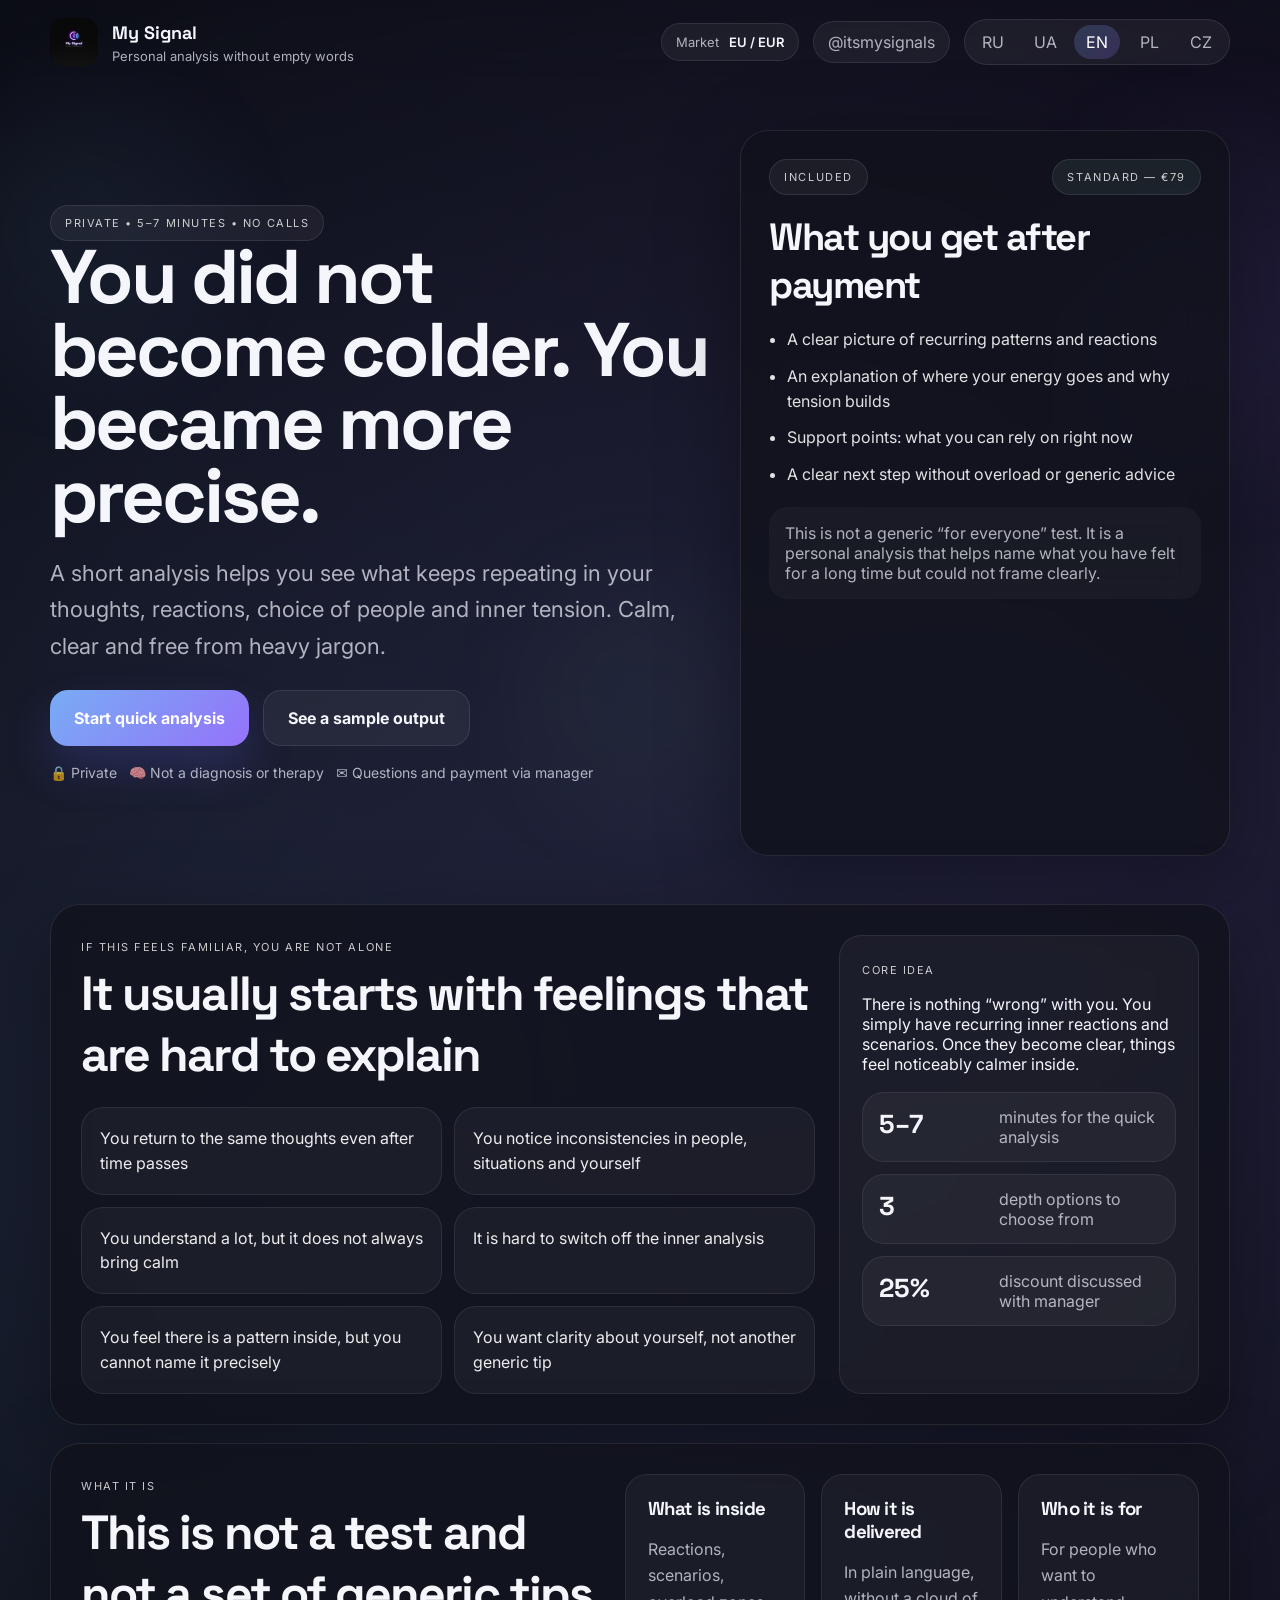
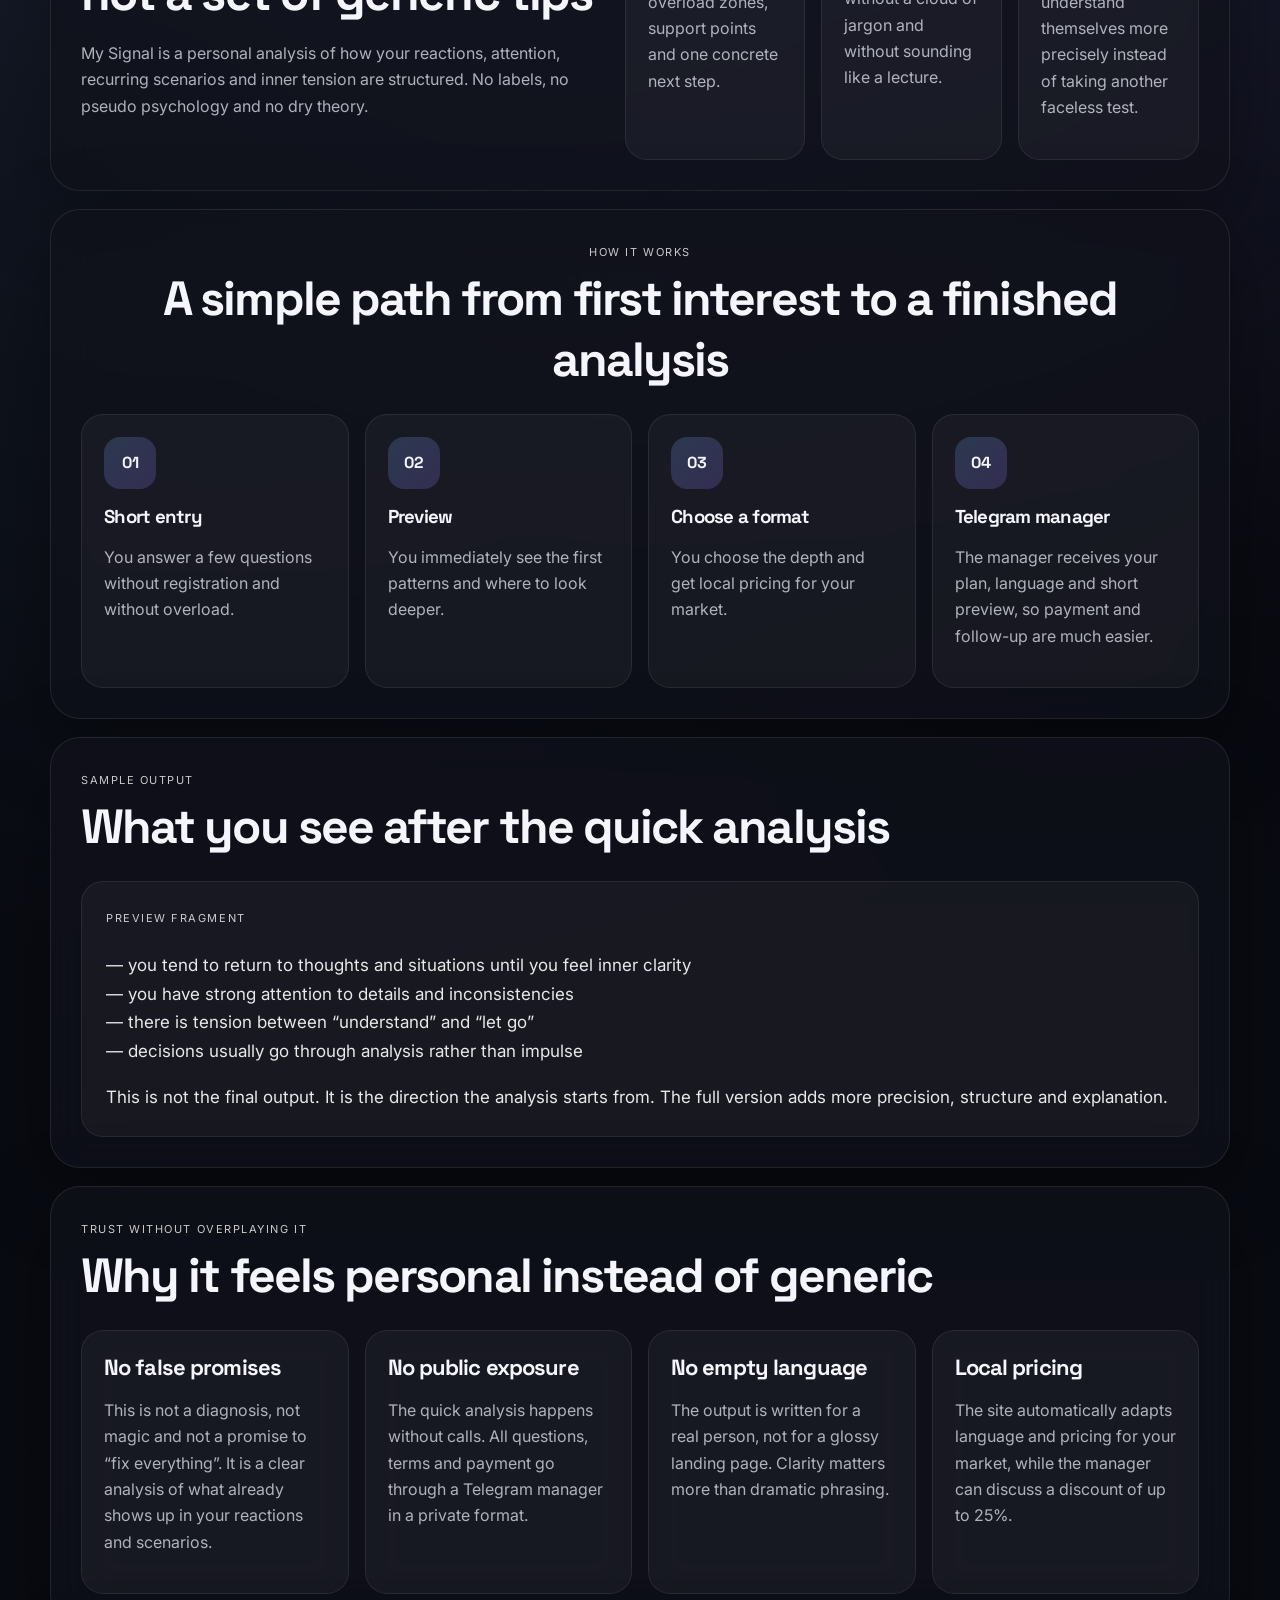
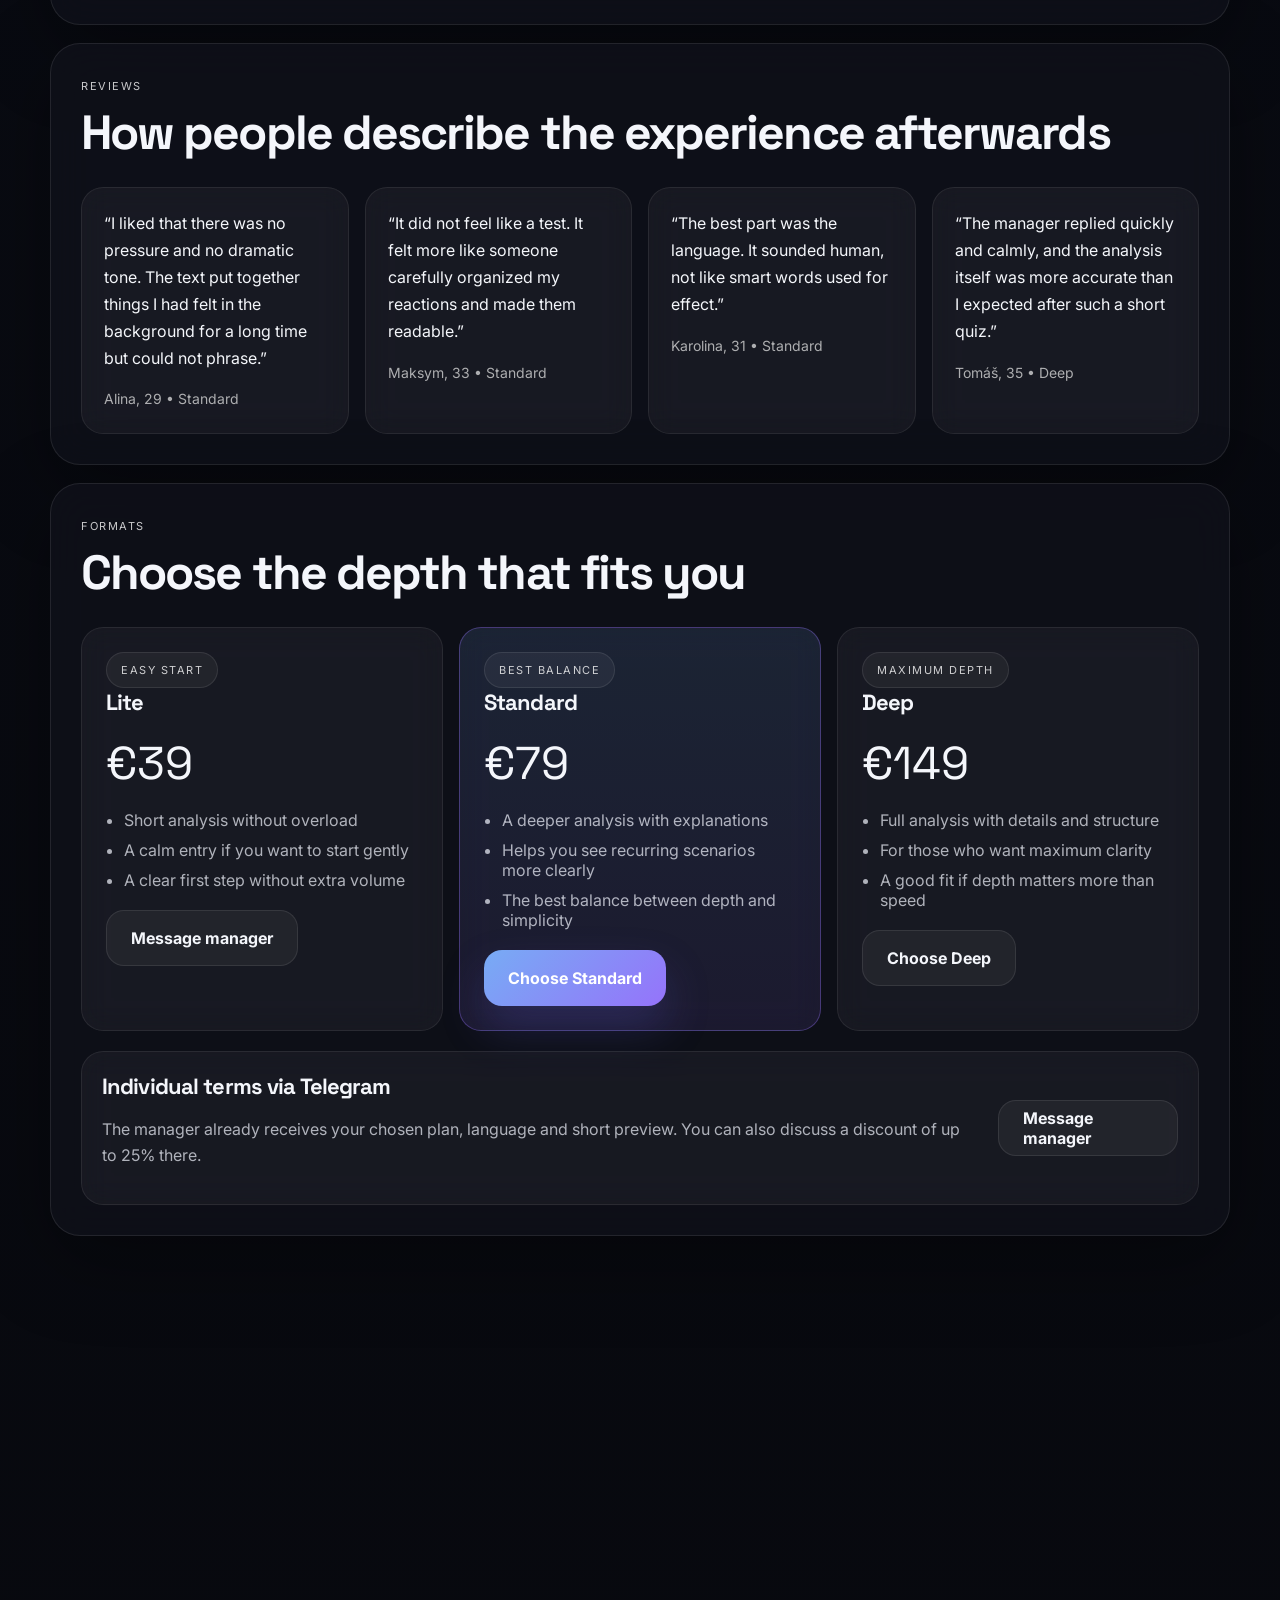
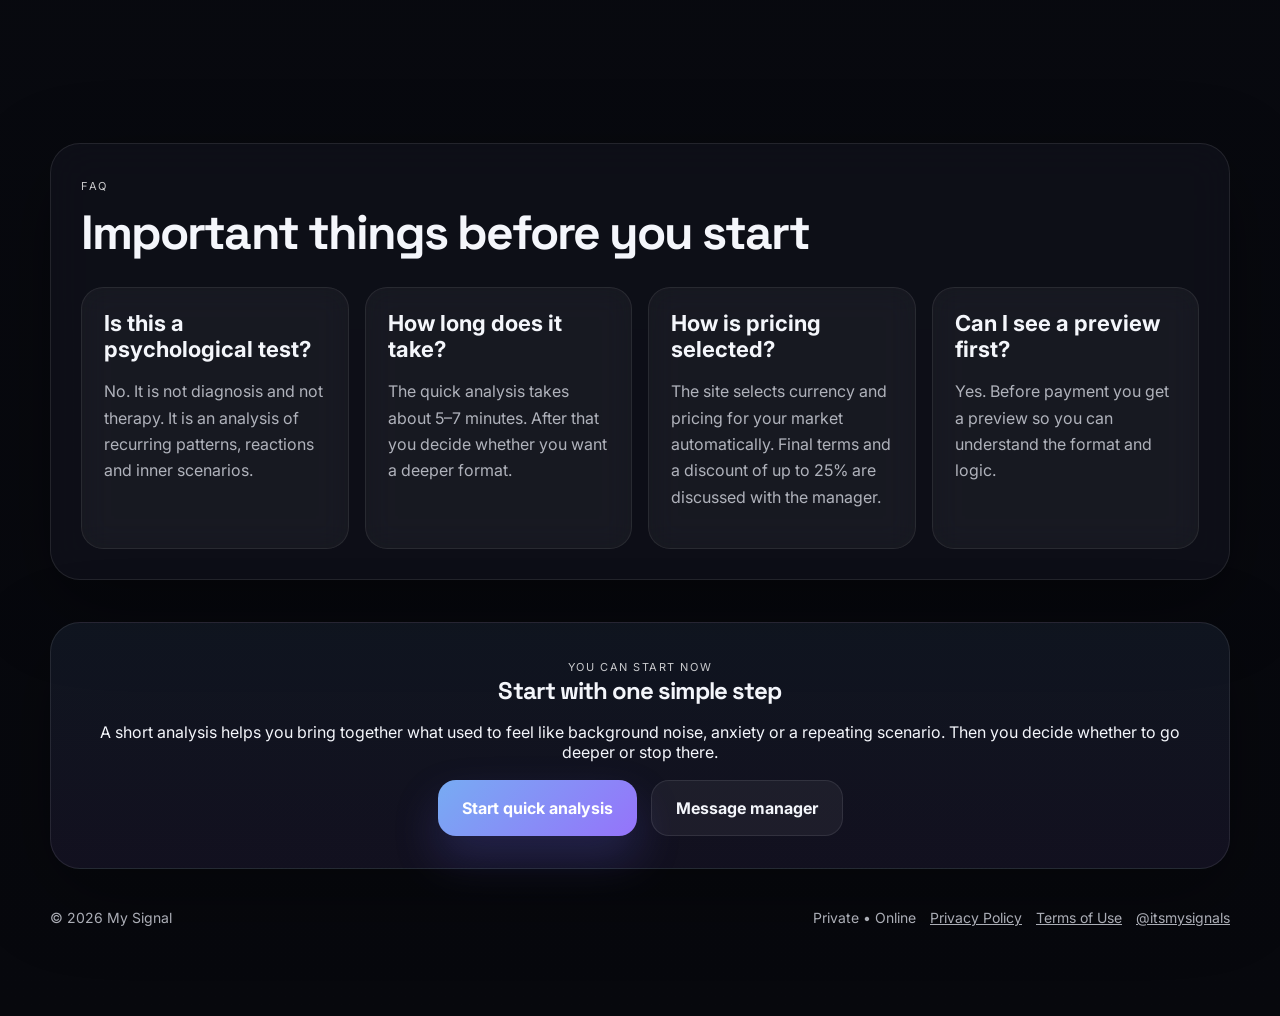
==== index.html @ 1ad230ee "first commit" ====
<!DOCTYPE html>
<html lang="ru">
<head>
  <meta charset="UTF-8" />
  <meta name="viewport" content="width=device-width, initial-scale=1.0" />
  <title>My Signal — персональный разбор паттернов и реакций</title>
  <meta name="description" content="My Signal — персональный разбор повторяющихся реакций, мыслей и сценариев. Спокойно, конфиденциально и без лишней воды." />
  <meta name="theme-color" content="#07080d" />
  <meta name="robots" content="index,follow" />
  <link rel="canonical" href="https://mysignal.vercel.app/" />
  <meta property="og:title" content="My Signal — персональный разбор паттернов и реакций" />
  <meta property="og:description" content="Короткий разбор помогает увидеть повторяющиеся сценарии, внутреннее напряжение и точки опоры — без звонков и сложных терминов." />
  <meta property="og:type" content="website" />
  <meta property="og:url" content="https://mysignal.vercel.app/" />
  <meta property="og:site_name" content="My Signal" />
  <meta property="og:image" content="https://mysignal.vercel.app/assets/images/og-cover.png" />
  <meta property="og:image:width" content="1200" />
  <meta property="og:image:height" content="630" />
  <meta name="twitter:card" content="summary_large_image" />
  <meta name="twitter:title" content="My Signal — персональный разбор паттернов и реакций" />
  <meta name="twitter:description" content="Пойми, что у тебя повторяется и где возникает внутреннее напряжение." />
  <meta name="twitter:image" content="https://mysignal.vercel.app/assets/images/og-cover.png" />
  <link rel="alternate" hreflang="ru" href="https://mysignal.vercel.app/?lang=ru" />
  <link rel="alternate" hreflang="uk" href="https://mysignal.vercel.app/?lang=uk" />
  <link rel="alternate" hreflang="en" href="https://mysignal.vercel.app/?lang=en" />
  <link rel="alternate" hreflang="pl" href="https://mysignal.vercel.app/?lang=pl" />
  <link rel="alternate" hreflang="cs" href="https://mysignal.vercel.app/?lang=cs" />
  <link rel="alternate" hreflang="x-default" href="https://mysignal.vercel.app/" />
  <link rel="preconnect" href="https://fonts.googleapis.com">
  <link rel="preconnect" href="https://fonts.gstatic.com" crossorigin>
  <link href="https://fonts.googleapis.com/css2?family=Inter:wght@400;500;600;700;800&family=Space+Grotesk:wght@500;700&display=swap" rel="stylesheet">
  <link rel="stylesheet" href="/assets/css/styles.css" />
  <link rel="icon" type="image/png" href="/assets/images/favicon.png" />
  <meta name="ms:telegram" content="itsmysignals" />
  <meta name="ms:support-email" content="" />
  <meta name="ms:ga4" content="" />
  <meta name="ms:meta-pixel" content="" />
</head>
<body>
  <div class="orb orb-a"></div>
  <div class="orb orb-b"></div>
  <div class="orb orb-c"></div>

  <div class="loader" id="loader" aria-hidden="true">
    <div class="loader-box">
      <div class="loader-brand">My Signal</div>
      <div class="loader-line" data-i18n="loader.line1">Подбираем язык и формат разбора…</div>
      <div class="loader-line" data-i18n="loader.line2">Готовим короткий вход без перегруза…</div>
      <div class="loader-line" data-i18n="loader.line3">Запускаем интерфейс…</div>
      <div class="loader-progress"></div>
    </div>
  </div>

  <header class="topbar wrap">
    <div class="brand-block">
      <img src="/assets/images/logo-primary.png" alt="My Signal" class="brand-logo" />
      <div>
        <div class="brand-name">My Signal</div>
        <div class="brand-sub" data-i18n="brand.sub">Персональный разбор без лишней воды</div>
      </div>
    </div>
    <div class="topbar-actions">
      <div class="market-pill">
        <span data-i18n="market.label">Рынок</span>
        <strong id="marketDisplay">EU / EUR</strong>
      </div>
      <a class="topbar-tg js-telegram-direct" href="https://t.me/itsmysignals" target="_blank" rel="noopener noreferrer">@itsmysignals</a>
      <div class="lang-switch" aria-label="Language switcher">
        <button class="lang-btn" data-lang="ru">RU</button>
        <button class="lang-btn" data-lang="uk">UA</button>
        <button class="lang-btn" data-lang="en">EN</button>
        <button class="lang-btn" data-lang="pl">PL</button>
        <button class="lang-btn" data-lang="cs">CZ</button>
      </div>
    </div>
  </header>

  <main>
    <section class="hero wrap">
      <div class="hero-copy" data-animate>
        <div class="eyebrow" data-i18n="hero.eyebrow">Конфиденциально • 5–7 минут • без звонков</div>
        <h1 data-i18n="hero.title">Ты не стал холоднее. Ты стал точнее.</h1>
        <p class="hero-sub" data-i18n="hero.sub">Короткий разбор помогает увидеть, что именно у тебя повторяется: в мыслях, реакциях, выборе людей и внутреннем напряжении. Спокойно, понятно и без тяжёлых формулировок.</p>
        <div class="hero-actions">
          <button class="btn btn-primary js-open-quiz" data-i18n="hero.cta" data-analytics-source="hero_quiz">Пройти короткий разбор</button>
          <a class="btn btn-secondary" href="#report-preview" data-i18n="hero.cta2">Посмотреть пример вывода</a>
        </div>
        <div class="hero-trust">
          <span data-i18n="hero.trust1">🔒 Конфиденциально</span>
          <span data-i18n="hero.trust2">🧠 Не диагноз и не терапия</span>
          <span data-i18n="hero.trust3">✉️ Вопросы и оплата через менеджера</span>
        </div>
      </div>
      <div class="hero-card" data-animate>
        <div class="hero-card-top">
          <span class="badge" data-i18n="hero.cardBadge">Что входит</span>
          <span class="badge badge-soft" id="heroPriceBadge">Standard — €79</span>
        </div>
        <h2 data-i18n="hero.cardTitle">Что человек получает после оплаты</h2>
        <ul class="hero-card-list">
          <li data-i18n="hero.card1">Ясную картину повторяющихся сценариев и реакций</li>
          <li data-i18n="hero.card2">Пояснение, где уходит энергия и почему растёт напряжение</li>
          <li data-i18n="hero.card3">Точки опоры: на что можно опираться уже сейчас</li>
          <li data-i18n="hero.card4">Чёткий следующий шаг без перегруза и общих фраз</li>
        </ul>
        <div class="hero-card-note" data-i18n="hero.cardNote">Это не общий тест «для всех», а персональный разбор, который помогает назвать то, что давно чувствуется, но не складывалось в ясную картину.</div>
      </div>
    </section>

    <section class="wrap section-shell recognition" data-animate>
      <div>
        <div class="section-label" data-i18n="recognition.label">Если это знакомо — ты не один</div>
        <h2 class="section-title" data-i18n="recognition.title">Обычно всё начинается с ощущений, которые сложно объяснить</h2>
        <div class="recognition-list">
          <div class="recognition-item" data-i18n="recognition.item1">Ты возвращаешься к одним и тем же мыслям даже спустя время</div>
          <div class="recognition-item" data-i18n="recognition.item2">Замечаешь несостыковки в людях, ситуациях и в себе</div>
          <div class="recognition-item" data-i18n="recognition.item3">Много понимаешь, но это не всегда приносит спокойствие</div>
          <div class="recognition-item" data-i18n="recognition.item4">Иногда сложно выключить внутренний анализ</div>
          <div class="recognition-item" data-i18n="recognition.item5">Чувствуешь, что внутри есть паттерн, но не можешь его точно назвать</div>
          <div class="recognition-item" data-i18n="recognition.item6">Хочется не очередного совета, а ясности по себе</div>
        </div>
      </div>
      <aside class="recognition-side">
        <div class="side-kicker" data-i18n="recognition.sideKicker">Главная мысль</div>
        <p data-i18n="recognition.sideText">С тобой не «что-то не так». У тебя просто есть повторяющиеся внутренние реакции и сценарии. Когда они становятся понятны, внутри становится заметно спокойнее.</p>
        <div class="side-stat-grid">
          <div class="side-stat"><strong>5–7</strong><span data-i18n="recognition.sideStat1">минут на короткий разбор</span></div>
          <div class="side-stat"><strong>3</strong><span data-i18n="recognition.sideStat2">формата глубины на выбор</span></div>
          <div class="side-stat"><strong>25%</strong><span data-i18n="recognition.sideStat3">скидка обсуждается у менеджера</span></div>
        </div>
      </aside>
    </section>

    <section class="wrap section-shell value-grid" data-animate>
      <div>
        <div class="section-label" data-i18n="offer.label">Что это такое</div>
        <h2 class="section-title" data-i18n="offer.title">Это не тест и не набор общих советов</h2>
        <p class="section-sub" data-i18n="offer.sub">My Signal — это персональный разбор того, как у тебя устроены реакции, внимание, повторяющиеся сценарии и внутреннее напряжение. Без ярлыков, без псевдопсихологии и без сухой теории.</p>
      </div>
      <div class="value-cards">
        <article class="value-card">
          <h3 data-i18n="offer.card1Title">Что внутри</h3>
          <p data-i18n="offer.card1Text">Реакции, сценарии, зоны перегруза, точки опоры и конкретный следующий шаг.</p>
        </article>
        <article class="value-card">
          <h3 data-i18n="offer.card2Title">Как это подаётся</h3>
          <p data-i18n="offer.card2Text">Простым языком, без терминологического тумана и без ощущения, что тебе читают лекцию.</p>
        </article>
        <article class="value-card">
          <h3 data-i18n="offer.card3Title">Для кого</h3>
          <p data-i18n="offer.card3Text">Для тех, кто хочет понять себя точнее, а не получить очередной безличный тест.</p>
        </article>
      </div>
    </section>

    <section class="wrap section-shell steps" data-animate>
      <div class="section-head center">
        <div class="section-label" data-i18n="flow.label">Как это работает</div>
        <h2 class="section-title" data-i18n="flow.title">Простой путь от первого интереса до готового разбора</h2>
      </div>
      <div class="steps-grid">
        <article class="step-card">
          <div class="step-number">01</div>
          <h3 data-i18n="flow.card1Title">Короткий вход</h3>
          <p data-i18n="flow.card1Text">Ты отвечаешь на несколько вопросов без регистрации и без перегруза.</p>
        </article>
        <article class="step-card">
          <div class="step-number">02</div>
          <h3 data-i18n="flow.card2Title">Предварительный вывод</h3>
          <p data-i18n="flow.card2Text">Сразу видишь первые паттерны и понимаешь, куда смотреть глубже.</p>
        </article>
        <article class="step-card">
          <div class="step-number">03</div>
          <h3 data-i18n="flow.card3Title">Выбор формата</h3>
          <p data-i18n="flow.card3Text">Выбираешь глубину разбора и получаешь локальную цену под свой рынок.</p>
        </article>
        <article class="step-card">
          <div class="step-number">04</div>
          <h3 data-i18n="flow.card4Title">Менеджер в Telegram</h3>
          <p data-i18n="flow.card4Text">Менеджер получает твой план, язык и краткий вывод — дальше проще оплатить и задать вопросы.</p>
        </article>
      </div>
    </section>

    <section class="wrap section-shell preview-shell" id="report-preview" data-animate>
      <div class="section-head">
        <div>
          <div class="section-label" data-i18n="preview.label">Пример вывода</div>
          <h2 class="section-title" data-i18n="preview.title">Что ты увидишь после короткого разбора</h2>
        </div>
      </div>
      <div class="report-card">
        <div class="report-kicker" data-i18n="preview.kicker">Предварительный фрагмент</div>
        <p data-i18n="preview.text">— ты склонен возвращаться к мыслям и ситуациям, пока не почувствуешь внутреннюю ясность<br>— у тебя сильное внимание к деталям и несостыковкам<br>— внутри есть напряжение между «понять» и «отпустить»<br>— решения чаще проходят через анализ, а не через импульс</p>
        <p class="section-sub" data-i18n="preview.note">Это не окончательный вывод, а направление, с которого начинается разбор. Полная версия даёт больше точности, структуры и пояснений.</p>
      </div>
    </section>

    <section class="wrap section-shell trust-section" data-animate>
      <div class="section-head">
        <div>
          <div class="section-label" data-i18n="trust.label">Доверие без перегиба</div>
          <h2 class="section-title" data-i18n="trust.title">Почему это ощущается как про тебя, а не как общий шаблон</h2>
        </div>
      </div>
      <div class="trust-grid">
        <article class="trust-card">
          <h3 data-i18n="trust.card1Title">Без ложных обещаний</h3>
          <p data-i18n="trust.card1Text">Это не диагноз, не магия и не обещание «исправить всё». Это ясный разбор того, что уже проявляется в твоих реакциях и сценариях.</p>
        </article>
        <article class="trust-card">
          <h3 data-i18n="trust.card2Title">Без публичности</h3>
          <p data-i18n="trust.card2Text">Короткий разбор проходит без звонков. Все вопросы, условия и оплата — через менеджера в Telegram в личном формате.</p>
        </article>
        <article class="trust-card">
          <h3 data-i18n="trust.card3Title">Без пустых формулировок</h3>
          <p data-i18n="trust.card3Text">Текст результата написан для человека, а не для красивой витрины. Важна понятность, а не эффектность ради эффекта.</p>
        </article>
        <article class="trust-card">
          <h3 data-i18n="trust.card4Title">С локальной ценой</h3>
          <p data-i18n="trust.card4Text">Сайт автоматически подбирает язык и цену под рынок, а скидка до 25% обсуждается уже у менеджера.</p>
        </article>
      </div>
    </section>

    <section class="wrap section-shell reviews" data-animate>
      <div class="section-head">
        <div>
          <div class="section-label" data-i18n="reviews.label">Отзывы</div>
          <h2 class="section-title" data-i18n="reviews.title">Как люди описывают опыт после разбора</h2>
        </div>
      </div>
      <div class="reviews-grid">
        <article class="review-card">
          <p data-i18n="reviews.card1Text">«Мне понравилось, что здесь нет давления и лишней драмы. Текст собрал в одно целое то, что я давно чувствовала фоном, но не могла сформулировать.»</p>
          <span data-i18n="reviews.card1Meta">Алина, 29 • Standard</span>
        </article>
        <article class="review-card">
          <p data-i18n="reviews.card2Text">«Ощущение было не как от теста, а как будто кто-то аккуратно разложил мои реакции по полочкам. После этого стало проще принимать решения.»</p>
          <span data-i18n="reviews.card2Meta">Maksym, 33 • Full</span>
        </article>
        <article class="review-card">
          <p data-i18n="reviews.card3Text">«Сильнее всего зашло, что вывод написан нормальным человеческим языком. Не было ощущения “умных слов ради умных слов”.»</p>
          <span data-i18n="reviews.card3Meta">Karolina, 31 • Standard</span>
        </article>
        <article class="review-card">
          <p data-i18n="reviews.card4Text">«Менеджер быстро ответил, всё было спокойно и без навязчивости. Сам разбор оказался точнее, чем я ожидал после короткого квиза.»</p>
          <span data-i18n="reviews.card4Meta">Tomáš, 35 • Deep</span>
        </article>
      </div>
    </section>

    <section class="wrap section-shell pricing" data-animate>
      <div class="section-head">
        <div>
          <div class="section-label" data-i18n="pricing.label">Форматы</div>
          <h2 class="section-title" data-i18n="pricing.title">Выбери глубину, которая тебе подходит</h2>
        </div>
      </div>
      <div class="pricing-grid">
        <article class="pricing-card">
          <div class="plan-badge" data-i18n="pricing.badge1">Базовый вход</div>
          <h3 data-i18n="pricing.card1Title">Lite</h3>
          <div class="price" data-price="lite">€39</div>
          <ul class="plan-list">
            <li data-i18n="pricing.card1Item1">Короткий разбор без перегруза</li>
            <li data-i18n="pricing.card1Item2">Подходит, если хочешь начать спокойно</li>
            <li data-i18n="pricing.card1Item3">Понятный первый шаг без лишнего объёма</li>
          </ul>
          <button class="btn btn-secondary js-checkout" data-plan="lite" data-i18n="pricing.card1Cta">Написать менеджеру</button>
        </article>
        <article class="pricing-card featured">
          <div class="plan-badge" data-i18n="pricing.badge2">Оптимальный формат</div>
          <h3 data-i18n="pricing.card2Title">Standard</h3>
          <div class="price" data-price="standard">€79</div>
          <ul class="plan-list">
            <li data-i18n="pricing.card2Item1">Более глубокий разбор с пояснениями</li>
            <li data-i18n="pricing.card2Item2">Помогает увидеть повторяющиеся сценарии точнее</li>
            <li data-i18n="pricing.card2Item3">Лучший баланс глубины и простоты</li>
          </ul>
          <button class="btn btn-primary js-checkout" data-plan="standard" data-i18n="pricing.card2Cta">Выбрать Standard</button>
        </article>
        <article class="pricing-card">
          <div class="plan-badge" data-i18n="pricing.badge3">Максимальная глубина</div>
          <h3 data-i18n="pricing.card3Title">Deep</h3>
          <div class="price" data-price="deep">€149</div>
          <ul class="plan-list">
            <li data-i18n="pricing.card3Item1">Полный разбор с деталями и структурой</li>
            <li data-i18n="pricing.card3Item2">Для тех, кто хочет дойти до максимальной ясности</li>
            <li data-i18n="pricing.card3Item3">Подходит, если важна глубина, а не скорость</li>
          </ul>
          <button class="btn btn-secondary js-checkout" data-plan="deep" data-i18n="pricing.card3Cta">Выбрать Deep</button>
        </article>
      </div>
      <div class="manager-box">
        <div>
          <h3 data-i18n="pricing.managerTitle">Индивидуальные условия через Telegram</h3>
          <p data-i18n="pricing.managerText">Менеджер уже получает выбранный план, язык и краткий вывод. Там же можно уточнить детали и обсудить скидку до 25%.</p>
        </div>
        <a class="btn btn-secondary js-telegram-direct" href="https://t.me/itsmysignals" target="_blank" rel="noopener noreferrer" data-i18n="pricing.managerCta" data-analytics-source="pricing_manager">Написать менеджеру</a>
      </div>
    </section>



    <section class="wrap section-shell readiness" data-animate>
      <div class="section-head">
        <div>
          <div class="section-label" data-copy="legal.label">Before payment</div>
          <h2 class="section-title" data-copy="legal.title">Clear rules and a backup contact path</h2>
        </div>
      </div>
      <div class="readiness-grid">
        <article class="faq-card readiness-card">
          <strong data-copy="legal.card1Title">What this service is and is not</strong>
          <p data-copy="legal.card1Text">My Signal is an informational personal analysis. It is not a diagnosis, not therapy, not emergency help and not medical treatment.</p>
          <div class="legal-links">
            <a href="/privacy.html" data-copy="legal.privacy">Privacy Policy</a>
            <a href="/terms.html" data-copy="legal.terms">Terms</a>
          </div>
        </article>
        <article class="faq-card readiness-card">
          <strong data-copy="fallback.cardTitle">Not ready to jump into Telegram?</strong>
          <p data-copy="fallback.cardText">You can copy the preview and contact details first. When support email is configured, the email button becomes a backup lead channel.</p>
          <div class="backup-actions">
            <button class="btn btn-secondary" id="copyPreviewButton" type="button" data-copy="fallback.copy">Copy preview</button>
            <a class="btn btn-secondary is-disabled" id="emailFallbackLink" href="#" aria-disabled="true" data-copy="fallback.email">Email backup</a>
          </div>
          <p class="backup-note" id="copyPreviewStatus" aria-live="polite" data-copy="fallback.note">Telegram remains the fastest path, but now there is a fallback.</p>
        </article>
      </div>
    </section>

    <section class="wrap section-shell faq" data-animate>
      <div class="section-head">
        <div>
          <div class="section-label" data-i18n="faq.label">FAQ</div>
          <h2 class="section-title" data-i18n="faq.title">Коротко о важном перед стартом</h2>
        </div>
      </div>
      <div class="faq-grid">
        <article class="faq-card"><strong data-i18n="faq.q1">Это психологический тест?</strong><p data-i18n="faq.a1">Нет. Это не диагностика и не терапия. Это разбор повторяющихся паттернов, реакций и внутренних сценариев.</p></article>
        <article class="faq-card"><strong data-i18n="faq.q2">Сколько времени это занимает?</strong><p data-i18n="faq.a2">Короткий разбор занимает примерно 5–7 минут. Дальше ты сам решаешь, нужен ли более глубокий формат.</p></article>
        <article class="faq-card"><strong data-i18n="faq.q3">Как определяется цена?</strong><p data-i18n="faq.a3">Сайт подбирает валюту и цену под рынок автоматически. Финальные условия и скидка до 25% обсуждаются у менеджера.</p></article>
        <article class="faq-card"><strong data-i18n="faq.q4">Можно сначала посмотреть предварительный вывод?</strong><p data-i18n="faq.a4">Да. До оплаты ты получаешь предварительный вывод, чтобы понять логику и формат.</p></article>
      </div>
    </section>

    <section class="wrap final-cta" data-animate>
      <div class="final-panel">
        <div class="section-label" data-i18n="final.label">Можно начать сейчас</div>
        <h2 data-i18n="final.title">Начни с простого шага</h2>
        <p data-i18n="final.text">Короткий разбор помогает собрать в одно целое то, что раньше ощущалось как фон, тревога или повторяющийся сценарий. Дальше ты сам решаешь, идти глубже или остановиться на этом.</p>
        <div class="hero-actions center-actions">
          <button class="btn btn-primary js-open-quiz" data-i18n="final.cta1" data-analytics-source="final_quiz">Пройти короткий разбор</button>
          <a class="btn btn-secondary js-telegram-direct" href="https://t.me/itsmysignals" target="_blank" rel="noopener noreferrer" data-i18n="final.cta2" data-analytics-source="final_manager">Написать менеджеру</a>
        </div>
      </div>
    </section>
  </main>

  <footer class="wrap footer">
    <div>© <span id="year"></span> My Signal</div>
    <div class="footer-links">
      <span data-i18n="footer.text">Конфиденциально • Онлайн</span>
      <a href="/privacy.html" data-copy="legal.privacy">Privacy Policy</a>
      <a href="/terms.html" data-copy="legal.terms">Terms</a>
      <a class="js-telegram-direct" href="https://t.me/itsmysignals" target="_blank" rel="noopener noreferrer" data-analytics-source="footer_manager">@itsmysignals</a>
    </div>
  </footer>

  <div class="sticky-mobile-cta">
    <button class="btn btn-primary js-open-quiz" data-i18n="sticky.cta" data-analytics-source="sticky_quiz">Пройти короткий разбор</button>
  </div>

  <div class="modal" id="quizModal" aria-hidden="true">
    <div class="modal-backdrop" data-close-modal></div>
    <div class="modal-dialog">
      <div class="modal-toolbar">
        <div class="modal-toolbar-spacer" aria-hidden="true"></div>
        <button class="modal-close" id="closeModal" aria-label="Close">×</button>
      </div>

      <section class="quiz-screen active" data-screen="intro">
        <div class="quiz-kicker" data-i18n="quiz.introKicker">Короткий вход в разбор</div>
        <h3 data-i18n="quiz.introTitle">Ответь на несколько вопросов</h3>
        <p data-i18n="quiz.introText">Это займёт примерно 5–7 минут. Без регистрации, без звонков и без тяжёлых формулировок. Ответы нужны только для предварительного вывода.</p>
        <div class="quiz-trust">
          <span data-i18n="quiz.introTrust1">🔒 Конфиденциально</span>
          <span data-i18n="quiz.introTrust2">⚡ Быстро</span>
          <span data-i18n="quiz.introTrust3">📩 Вопросы и оплата через Telegram</span>
        </div>
        <button class="btn btn-primary" id="startQuiz" data-i18n="quiz.start">Начать</button>
      </section>

      <section class="quiz-screen" data-screen="questions">
        <div class="quiz-header">
          <div class="quiz-progress-block">
            <div class="quiz-progress-row">
              <div class="quiz-progress"><span id="quizProgressBar"></span></div>
              <div class="quiz-progress-text"><span id="quizCurrent">1</span>/<span id="quizTotal">10</span></div>
            </div>
            <div class="quiz-kicker" id="quizCategory">My Signal</div>
          </div>
        </div>
        <h3 id="quizQuestion">...</h3>
        <div class="quiz-options" id="quizOptions"></div>
      </section>

      <section class="quiz-screen" data-screen="analyzing">
        <div class="quiz-kicker" data-i18n="quiz.analyzingKicker">Предварительный анализ</div>
        <h3 data-i18n="quiz.analyzingTitle">Собираем вывод по твоим ответам</h3>
        <div class="analysis-lines">
          <div data-i18n="quiz.analyzing1">Смотрим, где повторяются реакции…</div>
          <div data-i18n="quiz.analyzing2">Отмечаем, где растёт внутреннее напряжение…</div>
          <div data-i18n="quiz.analyzing3">Собираем предварительную картину…</div>
        </div>
        <div class="loader-progress slim"><span></span></div>
      </section>

      <section class="quiz-screen" data-screen="result">
        <div class="quiz-kicker" data-i18n="quiz.resultKicker">Предварительный вывод</div>
        <h3 data-i18n="quiz.resultTitle">Уже видно несколько устойчивых паттернов</h3>
        <div class="preview-points" id="previewPoints"></div>
        <div class="preview-summary" id="previewSummary"></div>
        <div class="preview-actions">
          <button class="btn btn-primary" id="openPlans" data-i18n="quiz.resultCta1">Выбрать формат</button>
          <a class="btn btn-secondary" id="telegramPreviewLink" href="https://t.me/itsmysignals" target="_blank" rel="noopener noreferrer" data-analytics-source="quiz_preview" data-i18n="quiz.resultCta2">Отправить вывод менеджеру</a>
        </div>
      </section>

      <section class="quiz-screen" data-screen="plans">
        <div class="quiz-kicker" data-i18n="quiz.planKicker">Завершение</div>
        <h3 data-i18n="quiz.planTitle">Выбери формат и перейди к менеджеру</h3>
        <p class="quiz-plan-note" data-i18n="quiz.planText">Менеджер получит выбранный тариф, язык, рынок и краткий вывод. Это ускоряет оплату и делает диалог точнее.</p>
        <div class="quiz-plan-grid">
          <button class="plan-select" data-plan="lite"><span class="plan-name">Lite</span> <span class="plan-price" data-plan-price="lite">€39</span></button>
          <button class="plan-select featured active" data-plan="standard"><span class="plan-name">Standard</span> <span class="plan-price" data-plan-price="standard">€79</span></button>
          <button class="plan-select" data-plan="deep"><span class="plan-name">Deep</span> <span class="plan-price" data-plan-price="deep">€149</span></button>
        </div>
        <a class="btn btn-primary full" id="telegramCheckoutLink" href="https://t.me/itsmysignals" target="_blank" rel="noopener noreferrer" data-analytics-source="quiz_checkout" data-i18n="quiz.planCta">Перейти к менеджеру в Telegram</a>
      </section>
    </div>
  </div>

  <script src="/assets/js/app.js" defer></script>
</body>
</html>
---- assets/css/styles.css ----
:root {
  --bg: #07080d;
  --panel: rgba(16, 18, 27, 0.76);
  --panel-strong: rgba(15, 17, 24, 0.92);
  --line: rgba(255,255,255,0.09);
  --text: #f4f6fb;
  --muted: rgba(236,239,248,0.72);
  --blue: #7db4ff;
  --violet: #9875ff;
  --green: #93f0be;
  --shadow: 0 24px 80px rgba(0,0,0,0.34);
  --radius-xl: 28px;
  --radius-lg: 22px;
  --radius-md: 16px;
  --wrap: 1180px;
}
* { box-sizing: border-box; }
html { scroll-behavior: smooth; }
body {
  margin: 0;
  background:
    radial-gradient(circle at 18% 20%, rgba(125,180,255,0.12), transparent 30%),
    radial-gradient(circle at 85% 14%, rgba(152,117,255,0.15), transparent 28%),
    linear-gradient(180deg, #07080d 0%, #090b12 50%, #07080d 100%);
  color: var(--text);
  font-family: Inter, system-ui, sans-serif;
  min-height: 100vh;
  overflow-x: hidden;
}
a { color: inherit; }
button { font: inherit; }
.wrap { width: min(calc(100% - 32px), var(--wrap)); margin: 0 auto; }
.orb {
  position: fixed; border-radius: 50%; pointer-events: none; filter: blur(60px); opacity: 0.45; z-index: 0;
}
.orb-a { width: 280px; height: 280px; left: -60px; top: 10%; background: rgba(125,180,255,0.12); }
.orb-b { width: 340px; height: 340px; right: -120px; top: 14%; background: rgba(152,117,255,0.16); }
.orb-c { width: 260px; height: 260px; left: 50%; bottom: 8%; background: rgba(147,240,190,0.08); transform: translateX(-50%); }

.loader {
  position: fixed; inset: 0; display: grid; place-items: center; background: rgba(7,8,13,0.94); z-index: 70;
  transition: opacity .5s ease, visibility .5s ease;
}
.loader.hidden { opacity: 0; visibility: hidden; }
.loader-box {
  width: min(92vw, 480px); background: var(--panel-strong); border: 1px solid var(--line); border-radius: 28px;
  padding: 28px; box-shadow: var(--shadow); backdrop-filter: blur(22px);
}
.loader-brand {
  font-family: "Space Grotesk", Inter, sans-serif; font-size: 22px; font-weight: 700; margin-bottom: 22px;
}
.loader-line { color: var(--muted); padding: 10px 0; }
.loader-progress { height: 4px; margin-top: 18px; background: rgba(255,255,255,0.08); border-radius: 999px; overflow: hidden; position: relative; }
.loader-progress::after, .loader-progress.slim span {
  content: ""; position: absolute; inset: 0; width: 36%; border-radius: inherit;
  background: linear-gradient(90deg, rgba(125,180,255,0), var(--blue), var(--violet), rgba(152,117,255,0));
  animation: scan 1.4s linear infinite;
}
.loader-progress.slim { position: relative; }
.loader-progress.slim span { inset: 0; }
@keyframes scan { from { transform: translateX(-120%);} to { transform: translateX(320%);} }

.topbar, main, .footer { position: relative; z-index: 1; }
.topbar {
  display: flex; justify-content: space-between; align-items: center; gap: 18px; padding: 18px 0 10px;
  position: sticky; top: 0; backdrop-filter: blur(8px); z-index: 30;
}
.brand-block, .topbar-actions { display: flex; align-items: center; gap: 14px; }
.brand-logo { width: 48px; height: 48px; object-fit: contain; border-radius: 14px; }
.brand-name { font-family: "Space Grotesk", Inter, sans-serif; font-size: 18px; font-weight: 700; }
.brand-sub { color: var(--muted); font-size: 13px; margin-top: 4px; }
.topbar-tg {
  text-decoration: none; padding: 10px 14px; border-radius: 999px; background: rgba(255,255,255,0.05);
  border: 1px solid var(--line); color: var(--muted);
}
.lang-switch {
  display: inline-flex; align-items: center; gap: 6px; padding: 5px; border-radius: 999px;
  border: 1px solid var(--line); background: rgba(255,255,255,0.05);
}
.lang-btn {
  border: 0; color: var(--muted); background: transparent; min-width: 46px; height: 34px; border-radius: 999px; cursor: pointer;
}
.lang-btn.active { color: #fff; background: linear-gradient(135deg, rgba(125,180,255,0.2), rgba(152,117,255,0.22)); }

.hero {
  display: grid; grid-template-columns: 1.15fr 0.85fr; gap: 28px; padding: 54px 0 30px; align-items: center; min-height: calc(100vh - 90px);
}
.eyebrow, .badge, .section-label, .quiz-kicker, .report-kicker, .side-kicker, .plan-badge {
  display: inline-flex; align-items: center; gap: 8px; font-size: 11px; text-transform: uppercase; letter-spacing: .14em; color: rgba(255,255,255,0.78);
}
.eyebrow, .badge, .plan-badge {
  padding: 10px 14px; border-radius: 999px; border: 1px solid var(--line); background: rgba(255,255,255,0.05);
}
.badge-soft { background: rgba(147,240,190,0.08); }
h1, h2, h3 { font-family: "Space Grotesk", Inter, sans-serif; letter-spacing: -0.04em; margin: 0; }
h1 { font-size: clamp(42px, 7vw, 76px); line-height: 0.96; max-width: 760px; }
.hero-sub, .section-sub, .trust-card p, .value-card p, .step-card p, .faq-card p, .review-card span, .manager-box p, .quiz-plan-note {
  color: var(--muted); line-height: 1.65;
}
.hero-sub { font-size: clamp(18px, 2vw, 22px); max-width: 720px; margin: 22px 0 26px; }
.hero-actions { display: flex; gap: 14px; flex-wrap: wrap; }
.btn {
  border: 0; cursor: pointer; text-decoration: none; display: inline-flex; align-items: center; justify-content: center;
  min-height: 56px; padding: 0 24px; border-radius: 18px; font-weight: 700; transition: transform .25s ease, box-shadow .25s ease, border-color .25s ease;
}
.btn:hover { transform: translateY(-2px); }
.btn-primary {
  color: #fff; background: linear-gradient(135deg, rgba(125,180,255,0.95), rgba(152,117,255,0.98));
  box-shadow: 0 22px 44px rgba(84,84,190,0.28);
}
.btn-secondary { color: var(--text); background: rgba(255,255,255,0.05); border: 1px solid var(--line); }
.hero-trust { display: flex; gap: 12px; flex-wrap: wrap; margin-top: 18px; color: var(--muted); font-size: 14px; }
.hero-card, .section-shell, .modal-dialog {
  background: var(--panel); border: 1px solid var(--line); box-shadow: var(--shadow); backdrop-filter: blur(20px);
}
.hero-card {
  border-radius: var(--radius-xl); padding: 28px; min-height: 100%;
}
.hero-card-top { display: flex; align-items: center; justify-content: space-between; gap: 12px; }
.hero-card h2 { margin: 18px 0 18px; font-size: clamp(28px, 4vw, 38px); }
.hero-card-list { margin: 0; padding-left: 18px; display: grid; gap: 12px; }
.hero-card-list li { color: rgba(255,255,255,0.88); line-height: 1.55; }
.hero-card-note { margin-top: 20px; padding: 16px; border-radius: 18px; background: rgba(255,255,255,0.04); color: var(--muted); }

.section-shell { border-radius: 30px; padding: 30px; margin: 18px auto; }
.section-title { font-size: clamp(30px, 4vw, 48px); margin-top: 8px; }
.section-head { display: flex; justify-content: space-between; gap: 18px; align-items: end; margin-bottom: 24px; }
.section-head.center { text-align: center; display: block; }
.recognition { display: grid; grid-template-columns: 1fr 360px; gap: 24px; }
.recognition-list { display: grid; grid-template-columns: repeat(2, minmax(0,1fr)); gap: 12px; margin-top: 22px; }
.recognition-item, .value-card, .step-card, .trust-card, .review-card, .faq-card, .pricing-card, .side-stat, .report-card, .manager-box {
  border-radius: 22px; border: 1px solid rgba(255,255,255,0.08); background: rgba(255,255,255,0.04);
}
.recognition-item { padding: 18px; color: rgba(255,255,255,0.92); line-height: 1.55; }
.recognition-side { padding: 22px; border-radius: 22px; background: rgba(255,255,255,0.04); border: 1px solid rgba(255,255,255,0.08); }
.side-stat-grid { display: grid; gap: 12px; margin-top: 18px; }
.side-stat { padding: 14px 16px; display: flex; justify-content: space-between; gap: 12px; }
.side-stat strong { font-family: "Space Grotesk", Inter, sans-serif; font-size: 26px; }
.side-stat span { color: var(--muted); max-width: 160px; }
.value-grid { display: grid; grid-template-columns: 0.95fr 1.05fr; gap: 24px; align-items: start; }
.value-cards, .steps-grid, .trust-grid, .reviews-grid, .faq-grid, .pricing-grid { display: grid; gap: 16px; }
.value-cards { grid-template-columns: repeat(3, 1fr); }
.value-card, .step-card, .trust-card, .review-card, .faq-card { padding: 22px; }
.steps-grid { grid-template-columns: repeat(4, 1fr); }
.step-number {
  width: 52px; height: 52px; display: grid; place-items: center; border-radius: 16px; margin-bottom: 16px;
  background: linear-gradient(135deg, rgba(125,180,255,0.2), rgba(152,117,255,0.22)); font-family: "Space Grotesk"; font-weight: 700;
}
.preview-shell .report-card { padding: 24px; }
.report-card p { margin: 14px 0 0; line-height: 1.68; color: rgba(255,255,255,0.9); font-size: 17px; }
.trust-grid, .reviews-grid, .faq-grid { grid-template-columns: repeat(4, 1fr); }
.review-card p { margin-top: 0; line-height: 1.68; font-size: 16px; }
.pricing-grid { grid-template-columns: repeat(3, 1fr); }
.pricing-card { padding: 24px; position: relative; }
.pricing-card.featured { background: linear-gradient(180deg, rgba(125,180,255,0.12), rgba(152,117,255,0.1)); border-color: rgba(152,117,255,0.35); }
.price { font-family: "Space Grotesk", Inter, sans-serif; font-size: 46px; margin: 18px 0; }
.plan-list { margin: 0 0 20px; padding-left: 18px; color: var(--muted); display: grid; gap: 10px; }
.manager-box {
  margin-top: 20px; padding: 20px; display: flex; justify-content: space-between; gap: 20px; align-items: center;
}
.final-cta { padding: 24px 0 40px; }
.final-panel {
  border-radius: 30px; border: 1px solid var(--line); background: linear-gradient(180deg, rgba(125,180,255,0.08), rgba(152,117,255,0.08));
  padding: 32px; text-align: center; box-shadow: var(--shadow);
}
.center-actions { justify-content: center; margin-top: 18px; }
.footer {
  padding: 0 0 90px; display: flex; justify-content: space-between; gap: 12px; color: var(--muted); font-size: 14px;
}
.footer-links { display: flex; gap: 14px; flex-wrap: wrap; }
.sticky-mobile-cta {
  position: fixed; left: 0; right: 0; bottom: 0; z-index: 20; padding: 12px 16px 14px; display: none;
  background: linear-gradient(180deg, rgba(7,8,13,0), rgba(7,8,13,0.9) 22%, rgba(7,8,13,0.98) 100%);
}
.sticky-mobile-cta .btn { width: 100%; }

.modal {
  position: fixed; inset: 0; display: none; align-items: center; justify-content: center; z-index: 80; padding: 16px;
}
.modal.open { display: flex; }
.modal-backdrop { position: absolute; inset: 0; background: rgba(4,6,10,0.78); backdrop-filter: blur(10px); }
.modal-dialog {
  position: relative; width: min(100%, 720px); border-radius: 28px; padding: 20px 28px 28px; max-height: min(88vh, 840px); overflow: auto; z-index: 1;
  scrollbar-gutter: stable;
}
.modal-toolbar {
  position: sticky; top: 0; z-index: 6; display: flex; align-items: center; justify-content: flex-end; margin: -4px 0 10px;
  padding: 0 0 8px; background: linear-gradient(180deg, rgba(13,16,28,0.98) 0%, rgba(13,16,28,0.88) 70%, rgba(13,16,28,0) 100%);
}
.modal-toolbar-spacer { width: 44px; height: 44px; }
.modal-close {
  position: relative; flex: 0 0 auto; width: 44px; height: 44px; border-radius: 50%; border: 1px solid var(--line);
  background: rgba(255,255,255,0.05); color: var(--text); cursor: pointer; font-size: 24px; line-height: 1;
}
.quiz-screen { display: none; }
.quiz-screen.active { display: block; }
.quiz-trust, .preview-actions, .quiz-plan-grid { display: flex; gap: 12px; flex-wrap: wrap; }
.quiz-header {
  position: sticky; top: 52px; z-index: 5; margin: 0 0 14px; padding: 6px 0 10px;
  background: linear-gradient(180deg, rgba(13,16,28,0.98) 0%, rgba(13,16,28,0.92) 68%, rgba(13,16,28,0) 100%);
}
.quiz-progress-block { display: grid; gap: 12px; }
.quiz-progress-row { display: grid; grid-template-columns: minmax(0, 1fr) auto; align-items: center; gap: 14px; margin: 0; }
.quiz-progress { height: 8px; min-width: 0; background: rgba(255,255,255,0.08); border-radius: 999px; overflow: hidden; }
.quiz-progress span { display: block; height: 100%; width: 0; border-radius: inherit; background: linear-gradient(135deg, var(--blue), var(--violet)); transition: width .2s ease; }
.quiz-progress-text {
  color: var(--muted); min-width: 58px; text-align: right; font-size: 14px; font-variant-numeric: tabular-nums; white-space: nowrap;
}
#quizQuestion { font-size: clamp(24px, 4vw, 34px); line-height: 1.12; margin: 6px 0 18px; max-width: 12ch; }
.quiz-options { display: grid; gap: 12px; }
.quiz-option {
  text-align: left; border: 1px solid var(--line); background: rgba(255,255,255,0.04); color: var(--text); padding: 18px 18px; border-radius: 18px; cursor: pointer;
  -webkit-tap-highlight-color: transparent;
}
.quiz-option:hover, .plan-select:hover { border-color: rgba(125,180,255,0.4); transform: translateY(-1px); }
.quiz-option:active, .plan-select:active {
  transform: scale(0.995); border-color: rgba(152,117,255,0.38); background: rgba(255,255,255,0.08);
}
.analysis-lines { display: grid; gap: 14px; color: var(--muted); margin: 20px 0; }
.preview-points { display: grid; gap: 12px; margin: 20px 0; }
.preview-point {
  border-radius: 18px; border: 1px solid rgba(255,255,255,0.08); background: rgba(255,255,255,0.04); padding: 16px;
}
.preview-summary { color: var(--muted); line-height: 1.68; margin-bottom: 20px; }
.plan-select {
  flex: 1 1 180px; min-height: 64px; border-radius: 18px; border: 1px solid var(--line); background: rgba(255,255,255,0.04); color: var(--text); cursor: pointer;
}
.plan-select.featured, .plan-select.active { background: linear-gradient(135deg, rgba(125,180,255,0.18), rgba(152,117,255,0.2)); border-color: rgba(152,117,255,0.34); }
.full { width: 100%; margin-top: 16px; }

[data-animate] { opacity: 0; transform: translateY(18px); transition: opacity .6s ease, transform .6s ease; }
[data-animate].visible { opacity: 1; transform: translateY(0); }

@media (max-width: 1100px) {
  .hero, .recognition, .value-grid, .steps-grid, .trust-grid, .reviews-grid, .faq-grid, .pricing-grid, .value-cards { grid-template-columns: 1fr 1fr; }
  .steps-grid, .trust-grid, .reviews-grid, .faq-grid { grid-template-columns: repeat(2, 1fr); }
}
@media (max-width: 760px) {
  .topbar, .brand-block, .topbar-actions, .section-head, .manager-box, .footer { flex-direction: column; align-items: stretch; }
  .hero, .recognition, .value-grid, .value-cards, .steps-grid, .trust-grid, .reviews-grid, .faq-grid, .pricing-grid { grid-template-columns: 1fr; }
  .hero { min-height: auto; padding-top: 34px; }
  .recognition-list { grid-template-columns: 1fr; }
  .section-shell, .hero-card, .modal-dialog { padding: 20px; border-radius: 24px; }
  .modal-toolbar { top: 0; margin-bottom: 8px; }
  .quiz-header { top: 48px; }
  #quizQuestion { max-width: none; font-size: clamp(22px, 8vw, 30px); }
  .quiz-option { padding: 17px 16px; }
  .sticky-mobile-cta { display: block; }
  .footer { padding-bottom: 110px; }
  .hero-actions .btn, .preview-actions .btn { width: 100%; }
}

/* Final polish */
.market-pill {
  display: inline-flex;
  align-items: center;
  gap: 10px;
  padding: 10px 14px;
  border-radius: 999px;
  border: 1px solid var(--line);
  background: rgba(255,255,255,0.05);
  color: var(--muted);
  font-size: 13px;
}
.market-pill strong { color: var(--text); font-weight: 600; }
.hero-card-note, .manager-box, .review-card, .trust-card, .faq-card, .pricing-card, .preview-point { backdrop-filter: blur(14px); }
.review-card span { display: block; margin-top: 14px; font-size: 14px; color: rgba(255,255,255,0.65); }
.footer { align-items: center; }
.footer a { color: inherit; }
.plan-select {
  display: flex;
  align-items: center;
  justify-content: space-between;
  gap: 12px;
  padding: 0 18px;
  font-weight: 700;
}
.plan-name { font-family: "Space Grotesk", Inter, sans-serif; }
.plan-price { color: rgba(255,255,255,0.9); }
.manager-box h3, .pricing-card h3, .trust-card h3, .review-card h3, .faq-card strong { font-size: 22px; }
.report-kicker { margin-bottom: 12px; }
.report-card .section-sub { margin-top: 18px; }
.btn, .plan-select, .quiz-option { transition: transform .25s ease, border-color .25s ease, box-shadow .25s ease, background .25s ease; }
.btn:focus-visible, .plan-select:focus-visible, .quiz-option:focus-visible, .lang-btn:focus-visible {
  outline: 2px solid rgba(125,180,255,0.75);
  outline-offset: 2px;
}
.loader.hidden {
  opacity: 0;
  visibility: hidden;
  pointer-events: none;
  transition: opacity .35s ease, visibility .35s ease;
}
.loader-progress.slim {
  position: relative;
  height: 10px;
  border-radius: 999px;
  overflow: hidden;
  background: rgba(255,255,255,0.07);
}
.loader-progress.slim span {
  display: block;
  width: 100%;
  height: 100%;
  background: linear-gradient(135deg, rgba(125,180,255,0.92), rgba(152,117,255,0.95));
  animation: pulseLoad 1.2s ease-in-out infinite;
}
@keyframes pulseLoad {
  0% { transform: translateX(-60%); }
  100% { transform: translateX(60%); }
}
@media (max-width: 1100px) {
  .hero { grid-template-columns: 1fr; min-height: auto; }
  .topbar-actions { flex-wrap: wrap; justify-content: flex-end; }
}
@media (max-width: 760px) {
  .market-pill { width: 100%; justify-content: space-between; }
  .topbar-actions { gap: 10px; }
  .lang-switch { width: 100%; justify-content: center; }
  .plan-select { min-height: 72px; }
}


.readiness-grid, .backup-actions, .legal-links { display: grid; gap: 16px; }
.readiness-grid { grid-template-columns: repeat(2, 1fr); }
.readiness-card p { line-height: 1.7; }
.legal-links, .backup-actions { grid-template-columns: repeat(2, minmax(0, 1fr)); }
.legal-links a {
  display: inline-flex; align-items: center; justify-content: center; min-height: 50px;
  border-radius: 16px; border: 1px solid var(--line); background: rgba(255,255,255,0.04); color: var(--text); text-decoration: none;
}
.backup-note { margin: 0; color: var(--muted); }
.is-disabled { opacity: 0.55; pointer-events: none; }

.legal-page main { padding-top: 32px; }
.legal-shell {
  max-width: 900px; margin: 0 auto 48px; padding: 28px; border-radius: 28px;
  background: var(--panel); border: 1px solid var(--line); box-shadow: var(--shadow);
}
.legal-shell h1 { font-size: clamp(32px, 4vw, 52px); margin-bottom: 10px; }
.legal-shell h2 { margin-top: 28px; font-size: 24px; }
.legal-shell p, .legal-shell li { color: rgba(255,255,255,0.88); line-height: 1.75; }
.legal-shell ul { padding-left: 20px; }
.legal-meta { color: var(--muted); margin-bottom: 20px; }
.legal-back { margin-bottom: 20px; display: inline-flex; }

@media (max-width: 760px) {
  .readiness-grid, .legal-links, .backup-actions { grid-template-columns: 1fr; }
}
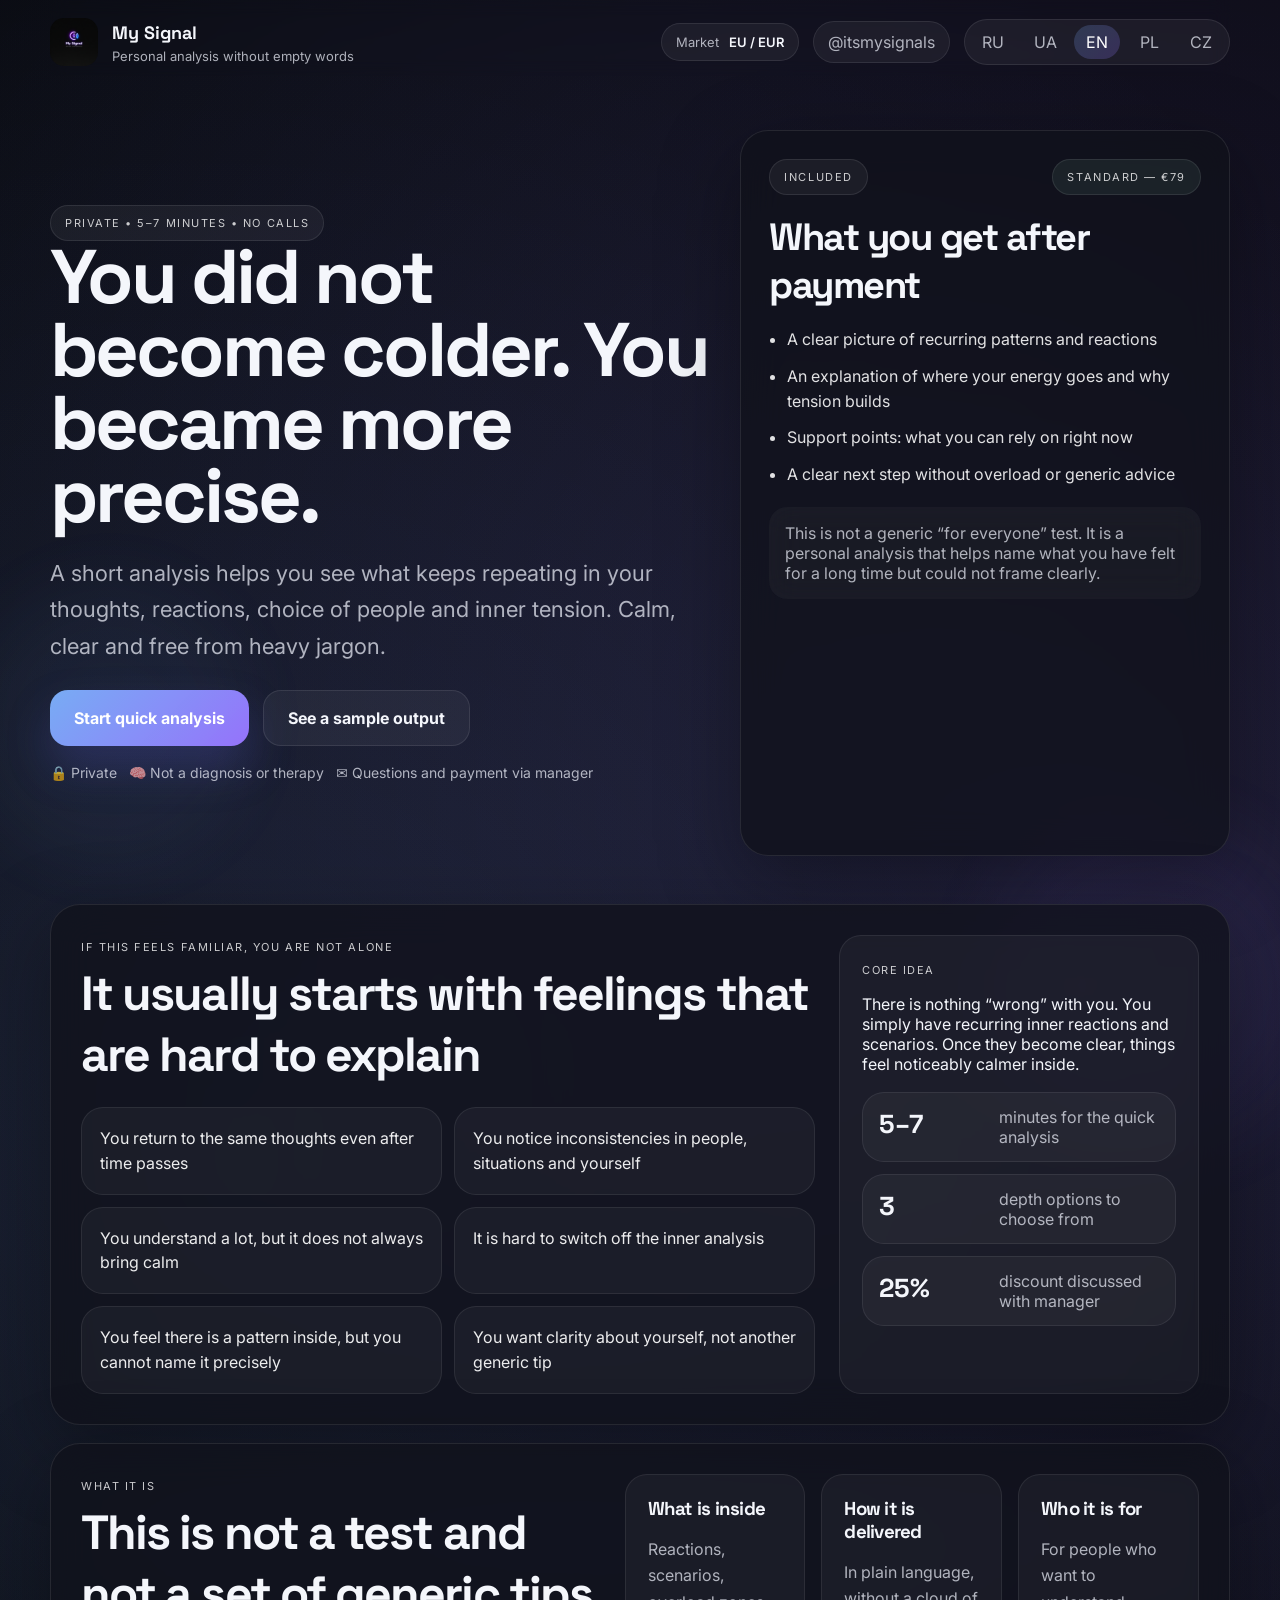
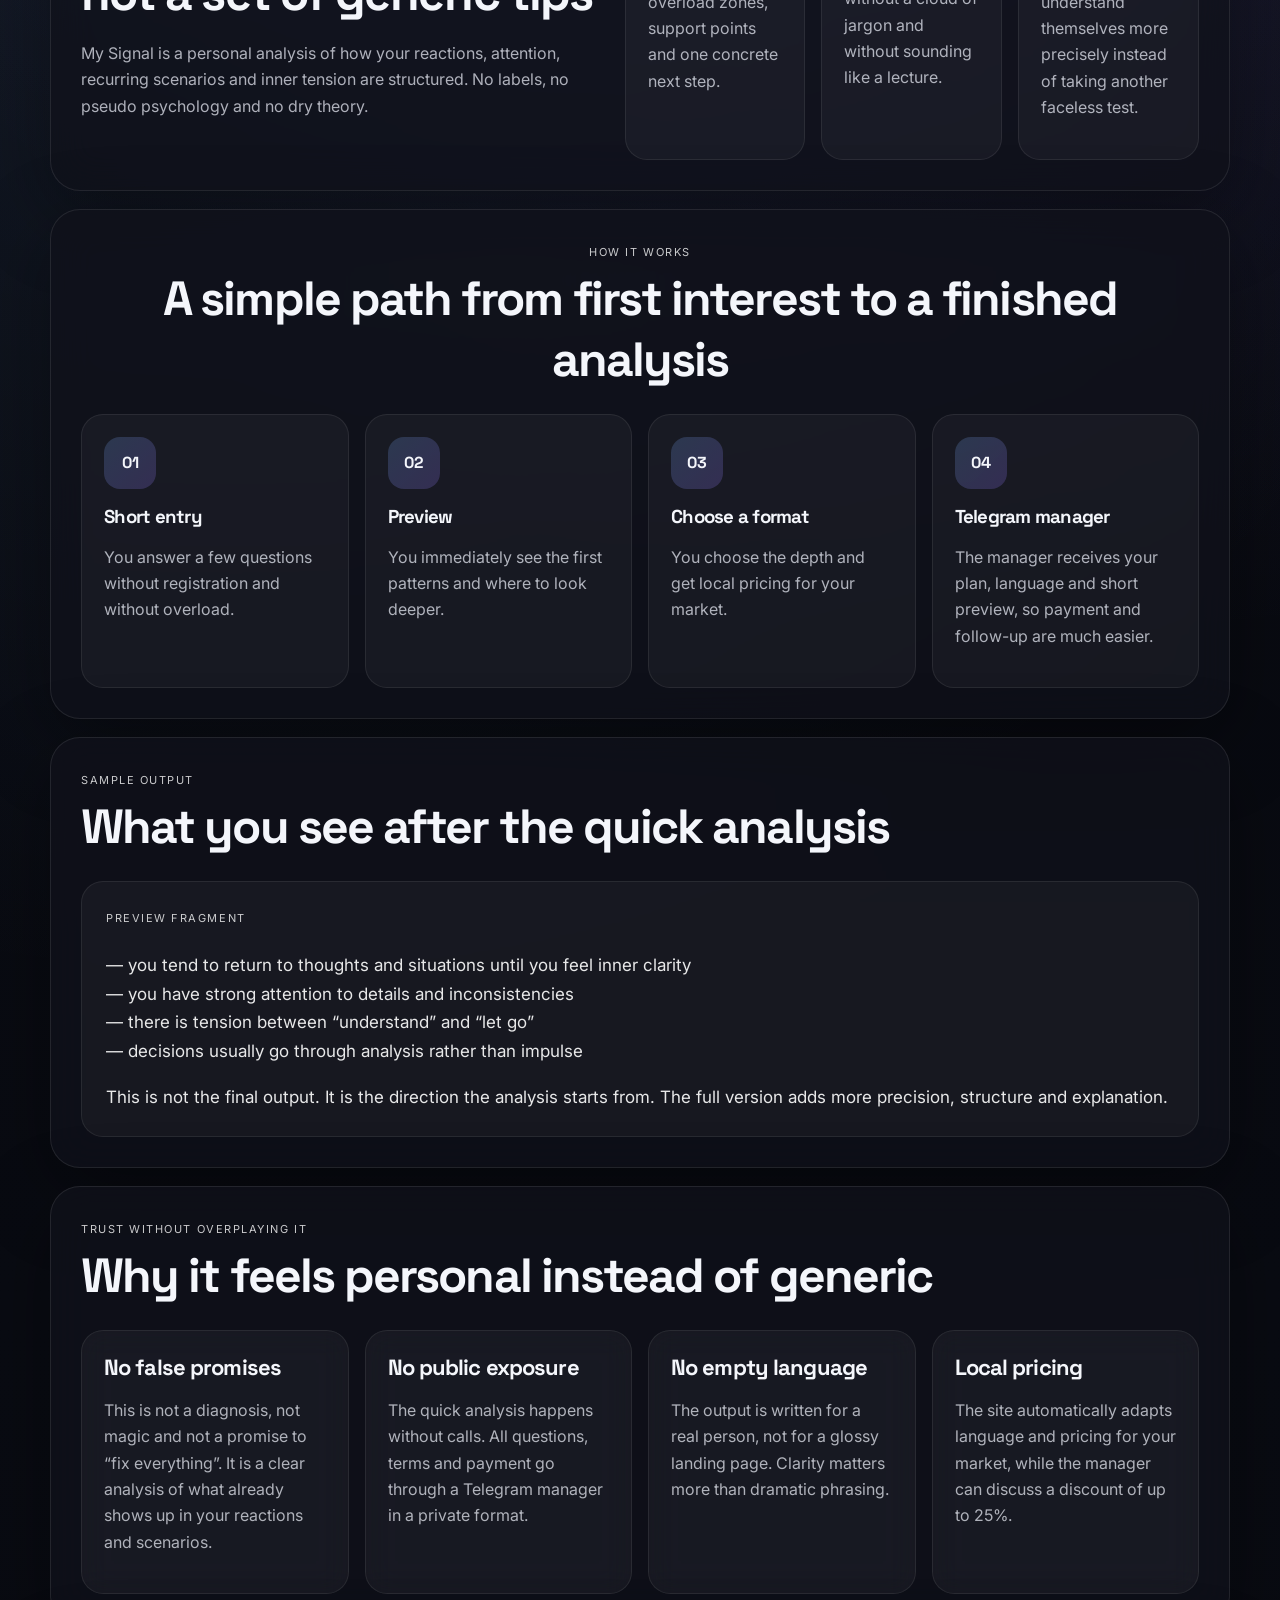
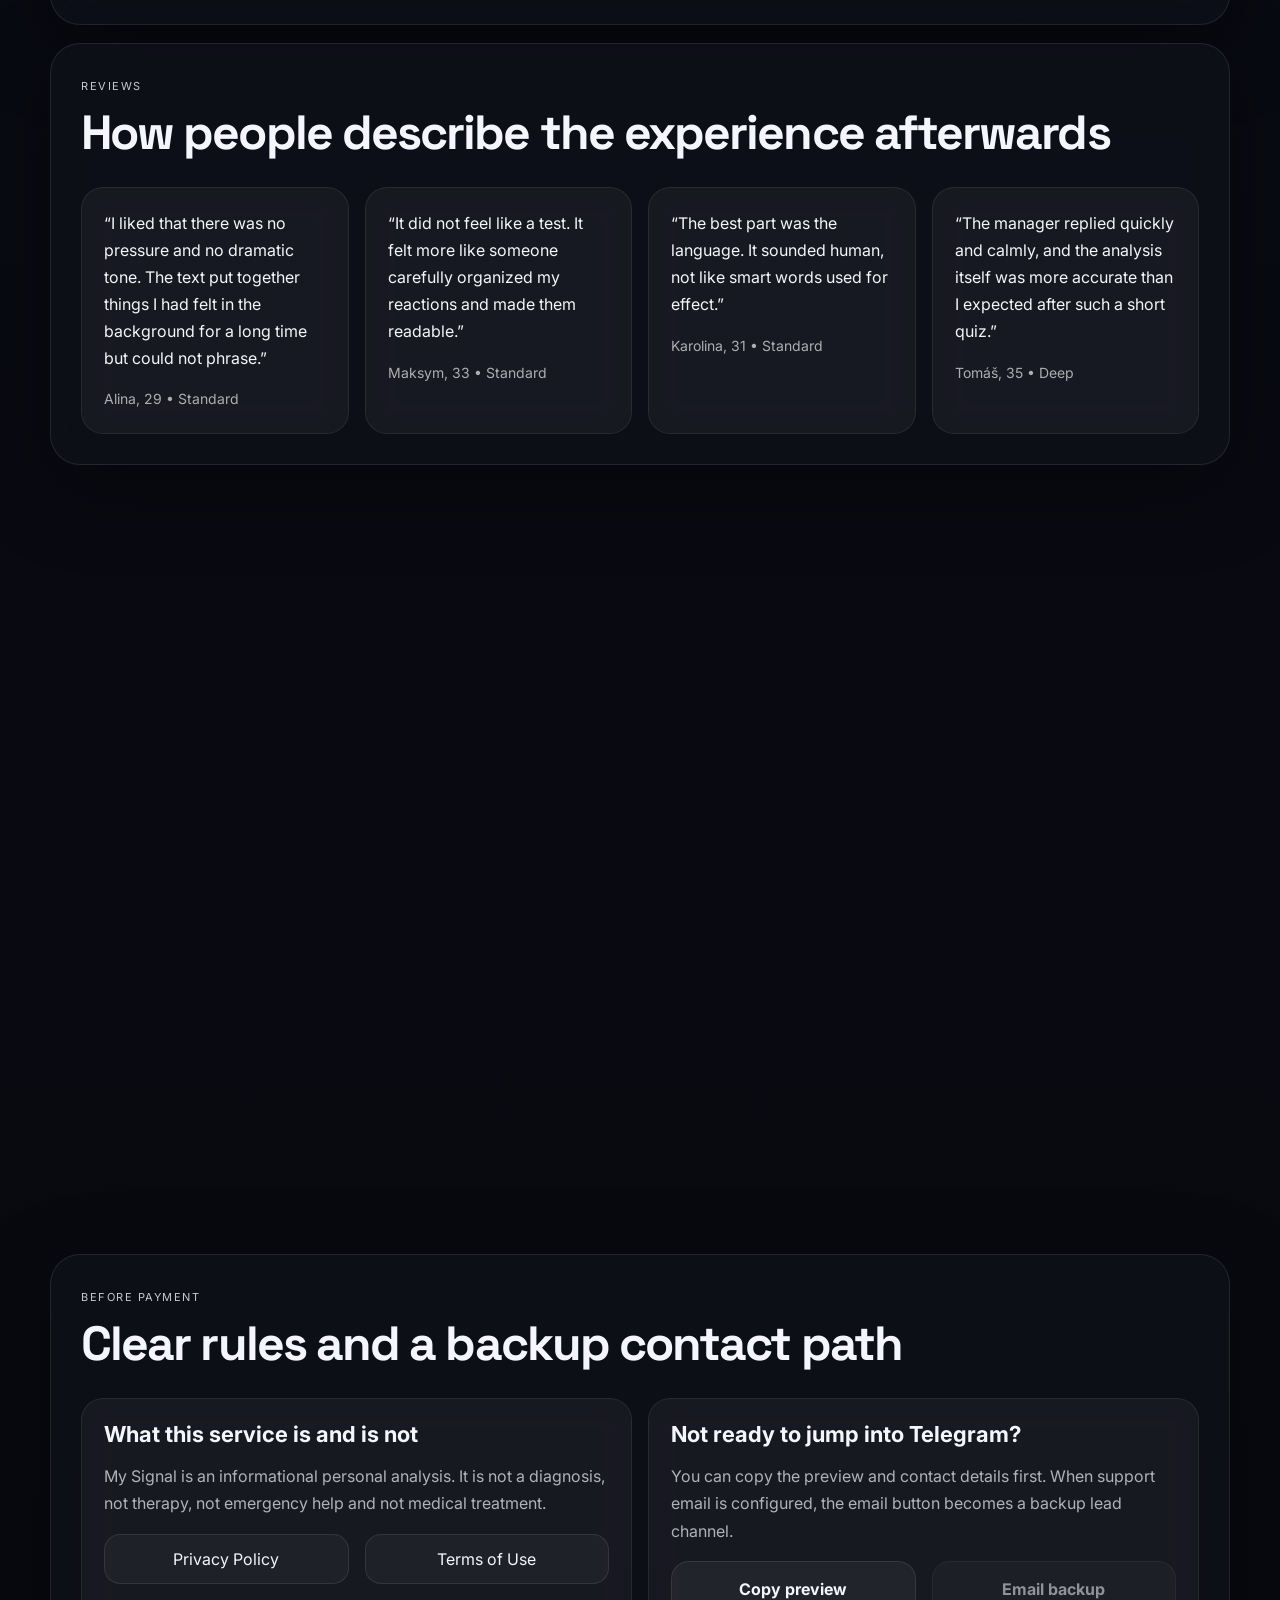
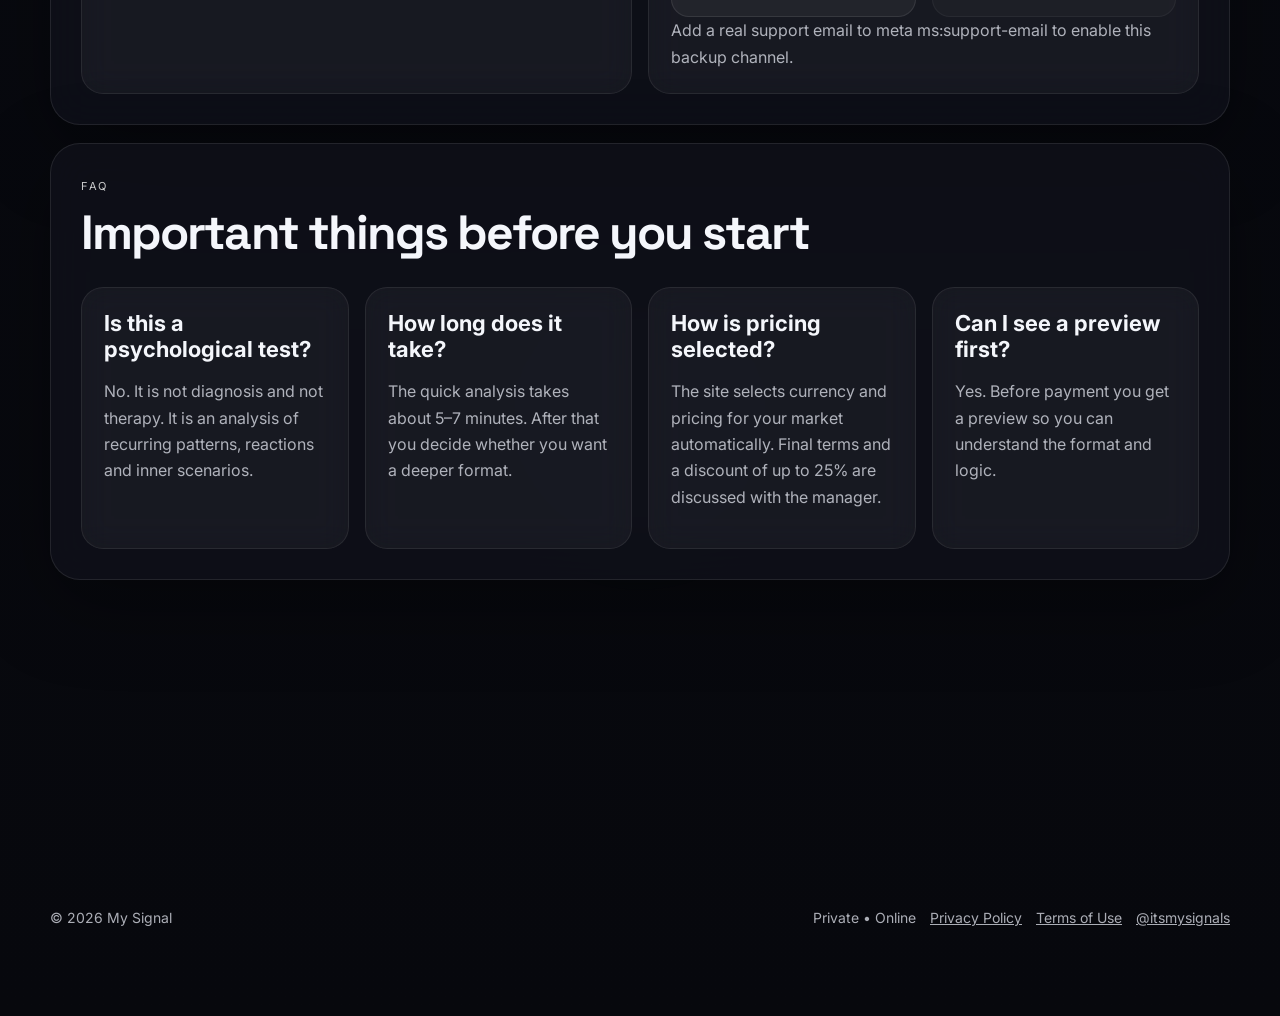
==== commit 0702c33b: "Add files via upload" ====
--- a/index.html
+++ b/index.html
@@ -2,30 +2,30 @@
 <html lang="ru">
 <head>
   <meta charset="UTF-8" />
-  <meta name="viewport" content="width=device-width, initial-scale=1.0" />
+  <meta name="viewport" content="width=device-width, initial-scale=1.0, viewport-fit=cover" />
   <title>My Signal — персональный разбор паттернов и реакций</title>
   <meta name="description" content="My Signal — персональный разбор повторяющихся реакций, мыслей и сценариев. Спокойно, конфиденциально и без лишней воды." />
   <meta name="theme-color" content="#07080d" />
   <meta name="robots" content="index,follow" />
-  <link rel="canonical" href="https://mysignal.vercel.app/" />
+  <link rel="canonical" href="https://usatether.io/" />
   <meta property="og:title" content="My Signal — персональный разбор паттернов и реакций" />
   <meta property="og:description" content="Короткий разбор помогает увидеть повторяющиеся сценарии, внутреннее напряжение и точки опоры — без звонков и сложных терминов." />
   <meta property="og:type" content="website" />
-  <meta property="og:url" content="https://mysignal.vercel.app/" />
+  <meta property="og:url" content="https://usatether.io/" />
   <meta property="og:site_name" content="My Signal" />
-  <meta property="og:image" content="https://mysignal.vercel.app/assets/images/og-cover.png" />
+  <meta property="og:image" content="https://usatether.io/assets/images/og-cover.png" />
   <meta property="og:image:width" content="1200" />
   <meta property="og:image:height" content="630" />
   <meta name="twitter:card" content="summary_large_image" />
   <meta name="twitter:title" content="My Signal — персональный разбор паттернов и реакций" />
   <meta name="twitter:description" content="Пойми, что у тебя повторяется и где возникает внутреннее напряжение." />
-  <meta name="twitter:image" content="https://mysignal.vercel.app/assets/images/og-cover.png" />
-  <link rel="alternate" hreflang="ru" href="https://mysignal.vercel.app/?lang=ru" />
-  <link rel="alternate" hreflang="uk" href="https://mysignal.vercel.app/?lang=uk" />
-  <link rel="alternate" hreflang="en" href="https://mysignal.vercel.app/?lang=en" />
-  <link rel="alternate" hreflang="pl" href="https://mysignal.vercel.app/?lang=pl" />
-  <link rel="alternate" hreflang="cs" href="https://mysignal.vercel.app/?lang=cs" />
-  <link rel="alternate" hreflang="x-default" href="https://mysignal.vercel.app/" />
+  <meta name="twitter:image" content="https://usatether.io/assets/images/og-cover.png" />
+  <link rel="alternate" hreflang="ru" href="https://usatether.io/?lang=ru" />
+  <link rel="alternate" hreflang="uk" href="https://usatether.io/?lang=uk" />
+  <link rel="alternate" hreflang="en" href="https://usatether.io/?lang=en" />
+  <link rel="alternate" hreflang="pl" href="https://usatether.io/?lang=pl" />
+  <link rel="alternate" hreflang="cs" href="https://usatether.io/?lang=cs" />
+  <link rel="alternate" hreflang="x-default" href="https://usatether.io/" />
   <link rel="preconnect" href="https://fonts.googleapis.com">
   <link rel="preconnect" href="https://fonts.gstatic.com" crossorigin>
   <link href="https://fonts.googleapis.com/css2?family=Inter:wght@400;500;600;700;800&family=Space+Grotesk:wght@500;700&display=swap" rel="stylesheet">
--- a/assets/css/styles.css
+++ b/assets/css/styles.css
@@ -15,8 +15,11 @@
   --wrap: 1180px;
 }
 * { box-sizing: border-box; }
-html { scroll-behavior: smooth; }
+html { scroll-behavior: smooth; width: 100%; max-width: 100%; overflow-x: hidden; }
 body {
+  position: relative;
+  width: 100%;
+  max-width: 100%;
   margin: 0;
   background:
     radial-gradient(circle at 18% 20%, rgba(125,180,255,0.12), transparent 30%),
@@ -26,25 +29,30 @@
   font-family: Inter, system-ui, sans-serif;
   min-height: 100vh;
   overflow-x: hidden;
+  -webkit-text-size-adjust: 100%;
+}
+
+@supports (overflow: clip) {
+  html, body { overflow-x: clip; }
 }
 a { color: inherit; }
 button { font: inherit; }
 .wrap { width: min(calc(100% - 32px), var(--wrap)); margin: 0 auto; }
 .orb {
-  position: fixed; border-radius: 50%; pointer-events: none; filter: blur(60px); opacity: 0.45; z-index: 0;
-}
-.orb-a { width: 280px; height: 280px; left: -60px; top: 10%; background: rgba(125,180,255,0.12); }
-.orb-b { width: 340px; height: 340px; right: -120px; top: 14%; background: rgba(152,117,255,0.16); }
+  position: absolute; border-radius: 50%; pointer-events: none; filter: blur(40px); opacity: 0.42; z-index: 0; will-change: transform;
+}
+.orb-a { width: 280px; height: 280px; left: -30px; top: 10%; background: rgba(125,180,255,0.12); }
+.orb-b { width: 340px; height: 340px; right: -40px; top: 14%; background: rgba(152,117,255,0.16); }
 .orb-c { width: 260px; height: 260px; left: 50%; bottom: 8%; background: rgba(147,240,190,0.08); transform: translateX(-50%); }
 
 .loader {
   position: fixed; inset: 0; display: grid; place-items: center; background: rgba(7,8,13,0.94); z-index: 70;
-  transition: opacity .5s ease, visibility .5s ease;
-}
-.loader.hidden { opacity: 0; visibility: hidden; }
+  transition: opacity .35s ease, visibility .35s ease;
+}
+.loader.hidden { opacity: 0; visibility: hidden; pointer-events: none; }
 .loader-box {
-  width: min(92vw, 480px); background: var(--panel-strong); border: 1px solid var(--line); border-radius: 28px;
-  padding: 28px; box-shadow: var(--shadow); backdrop-filter: blur(22px);
+  width: min(92vw, 480px); background: rgba(15, 17, 24, 0.92); border: 1px solid var(--line); border-radius: 28px;
+  padding: 28px; box-shadow: var(--shadow); -webkit-backdrop-filter: blur(22px); backdrop-filter: blur(22px);
 }
 .loader-brand {
   font-family: "Space Grotesk", Inter, sans-serif; font-size: 22px; font-weight: 700; margin-bottom: 22px;
@@ -63,7 +71,7 @@
 .topbar, main, .footer { position: relative; z-index: 1; }
 .topbar {
   display: flex; justify-content: space-between; align-items: center; gap: 18px; padding: 18px 0 10px;
-  position: sticky; top: 0; backdrop-filter: blur(8px); z-index: 30;
+  position: sticky; top: 0; -webkit-backdrop-filter: blur(8px); backdrop-filter: blur(8px); z-index: 30;
 }
 .brand-block, .topbar-actions { display: flex; align-items: center; gap: 14px; }
 .brand-logo { width: 48px; height: 48px; object-fit: contain; border-radius: 14px; }
@@ -111,7 +119,7 @@
 .btn-secondary { color: var(--text); background: rgba(255,255,255,0.05); border: 1px solid var(--line); }
 .hero-trust { display: flex; gap: 12px; flex-wrap: wrap; margin-top: 18px; color: var(--muted); font-size: 14px; }
 .hero-card, .section-shell, .modal-dialog {
-  background: var(--panel); border: 1px solid var(--line); box-shadow: var(--shadow); backdrop-filter: blur(20px);
+  background: var(--panel); border: 1px solid var(--line); box-shadow: var(--shadow); -webkit-backdrop-filter: blur(20px); backdrop-filter: blur(20px);
 }
 .hero-card {
   border-radius: var(--radius-xl); padding: 28px; min-height: 100%;
@@ -263,7 +271,7 @@
   font-size: 13px;
 }
 .market-pill strong { color: var(--text); font-weight: 600; }
-.hero-card-note, .manager-box, .review-card, .trust-card, .faq-card, .pricing-card, .preview-point { backdrop-filter: blur(14px); }
+.hero-card-note, .manager-box, .review-card, .trust-card, .faq-card, .pricing-card, .preview-point { -webkit-backdrop-filter: blur(14px); backdrop-filter: blur(14px); }
 .review-card span { display: block; margin-top: 14px; font-size: 14px; color: rgba(255,255,255,0.65); }
 .footer { align-items: center; }
 .footer a { color: inherit; }
@@ -347,3 +355,23 @@
 @media (max-width: 760px) {
   .readiness-grid, .legal-links, .backup-actions { grid-template-columns: 1fr; }
 }
+
+
+@supports not ((-webkit-backdrop-filter: blur(1px)) or (backdrop-filter: blur(1px))) {
+  .loader-box,
+  .topbar,
+  .hero-card,
+  .section-shell,
+  .modal-dialog,
+  .hero-card-note,
+  .manager-box,
+  .review-card,
+  .trust-card,
+  .faq-card,
+  .pricing-card,
+  .preview-point {
+    -webkit-backdrop-filter: none;
+    backdrop-filter: none;
+    background: rgba(16, 18, 27, 0.92);
+  }
+}
